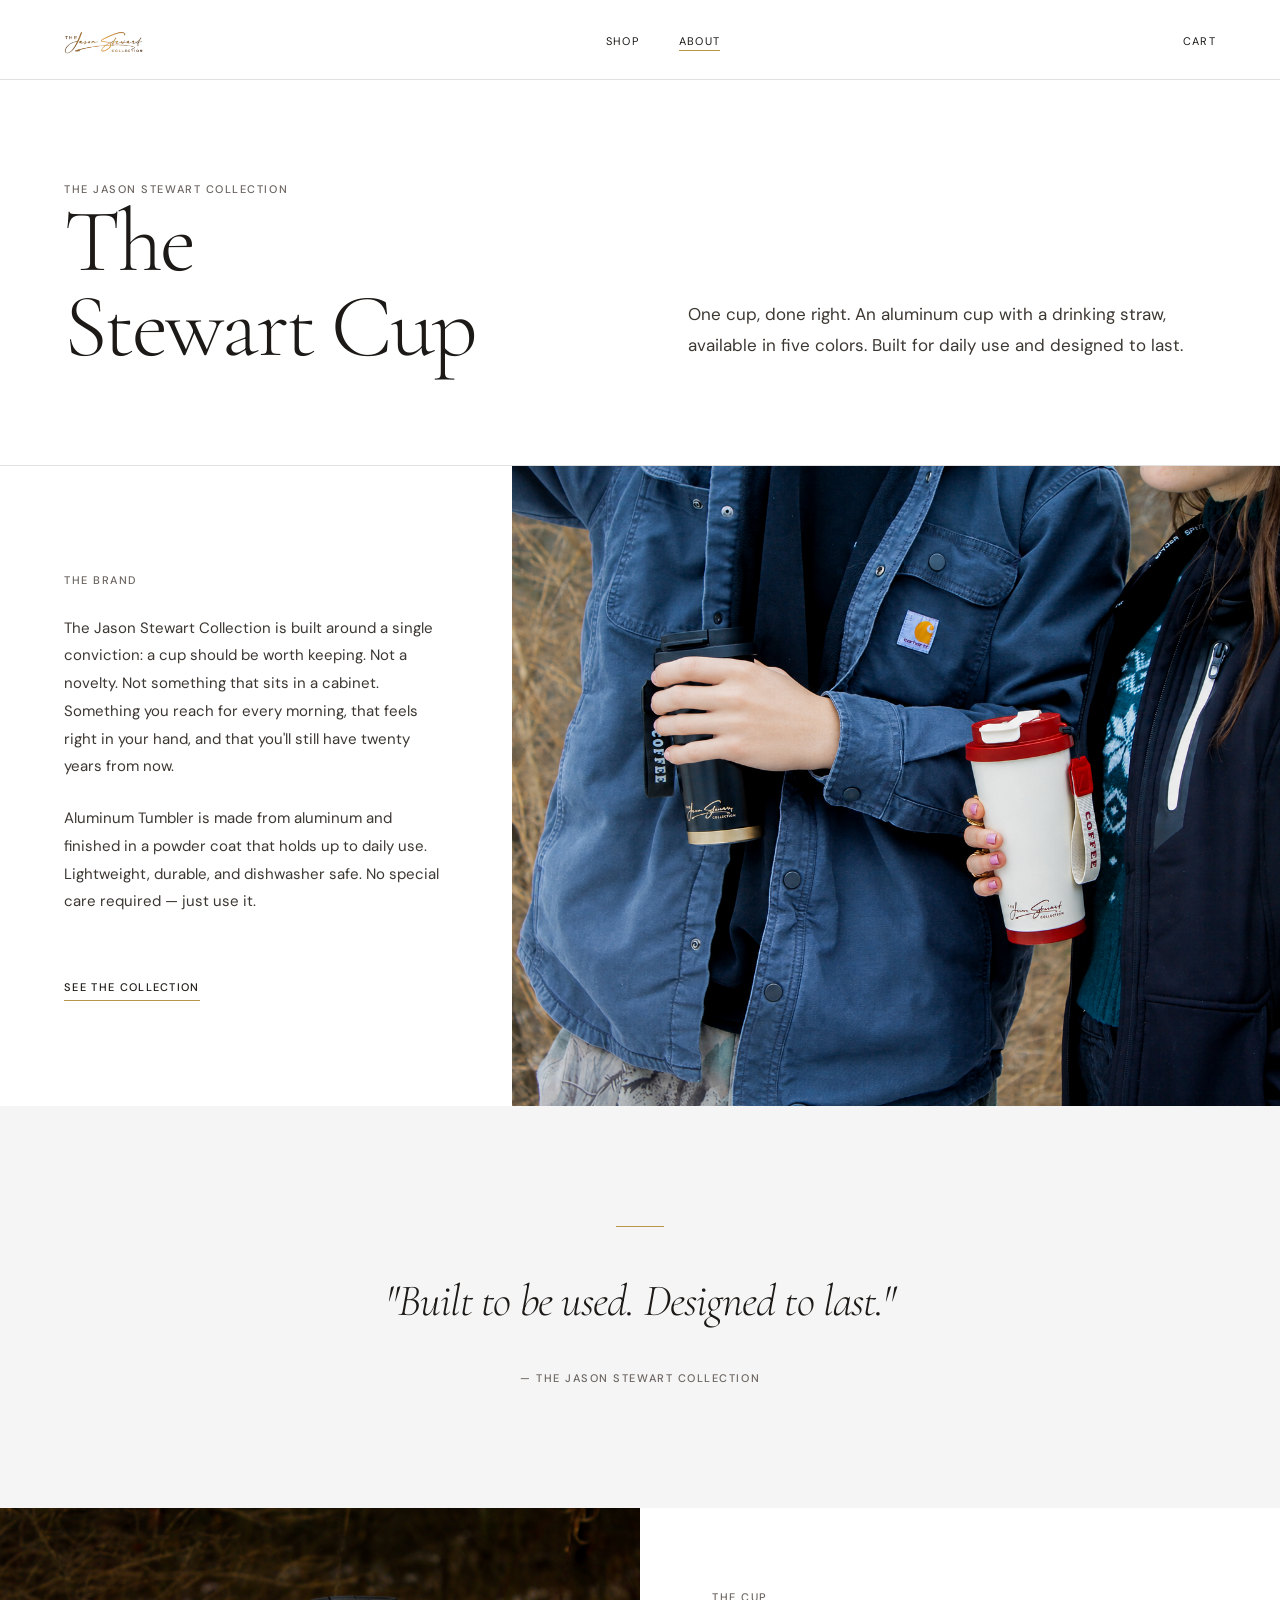
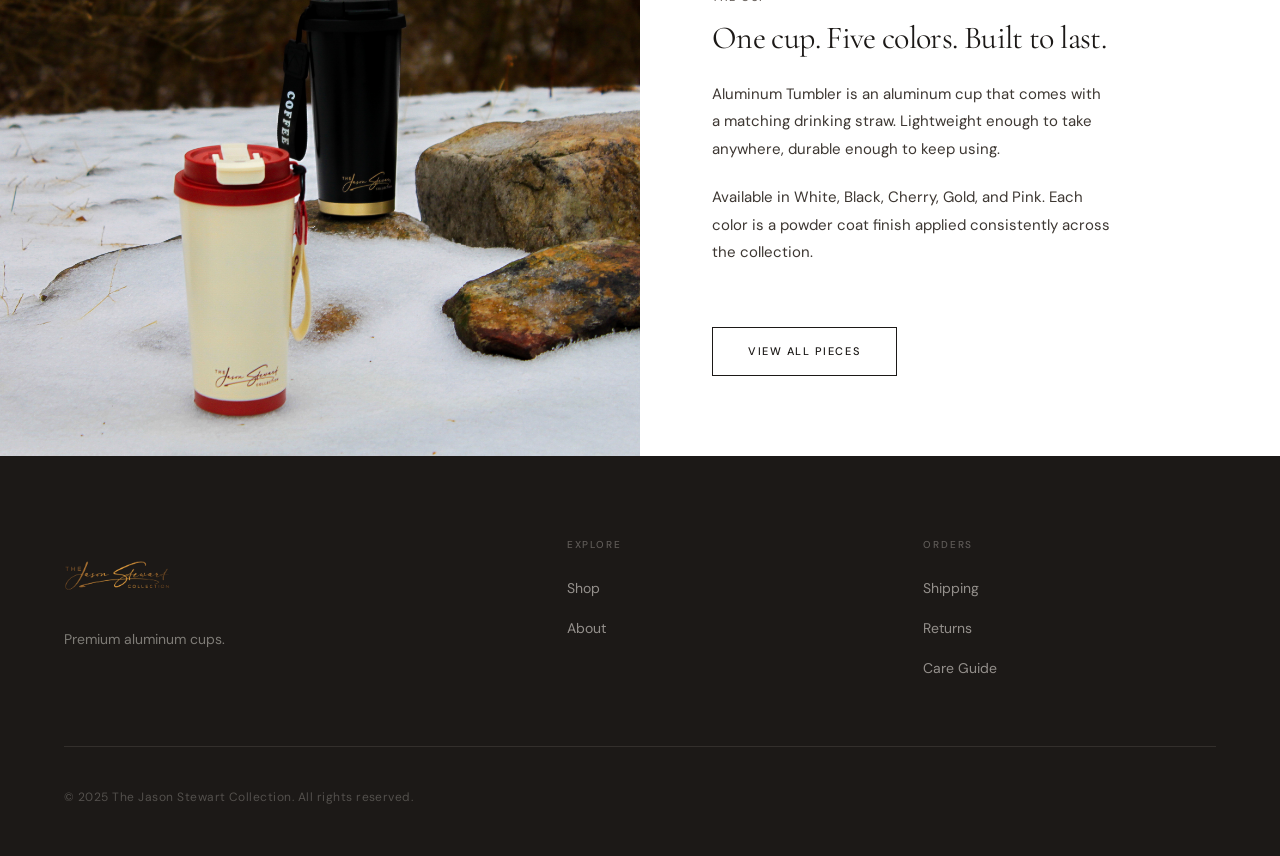
==== about.html @ 77096b74 "Initial commit: Jason Stewart Collection website" ====
<!DOCTYPE html>
<html lang="en">
<head>
  <meta charset="UTF-8" />
  <meta name="viewport" content="width=device-width, initial-scale=1.0" />
  <title>The Story — The Jason Stewart Collection</title>
  <meta name="description" content="The Jason Stewart Collection — an aluminum cup with a drinking straw, available in five colors." />
  <link rel="preconnect" href="https://fonts.googleapis.com" />
  <link rel="preconnect" href="https://fonts.gstatic.com" crossorigin />
  <link rel="stylesheet" href="styles.css" />
  <style>
    /* ── About hero ────────────────────────────────────────── */
    .about-hero {
      padding-top: calc(var(--nav-h) + 100px);
      padding-bottom: 96px;
      padding-left: 64px;
      padding-right: 64px;
      display: grid;
      grid-template-columns: 1fr 1fr;
      gap: 96px;
      align-items: end;
      border-bottom: 1px solid var(--stone);
    }
    .about-hero-headline {
      font-family: var(--f-display);
      font-size: clamp(3.5rem, 7vw, 6.5rem);
      font-weight: 300;
      letter-spacing: -0.03em;
      line-height: 0.95;
      color: var(--charcoal);
    }
    .about-hero-intro {
      font-size: 1.0625rem;
      color: var(--charcoal-mid);
      line-height: 1.85;
      padding-bottom: 8px;
    }

    /* ── Portrait section ──────────────────────────────────── */
    .portrait-section {
      display: grid;
      grid-template-columns: 40fr 60fr;
      min-height: 640px;
    }
    .portrait-text {
      padding: 80px 64px;
      display: flex;
      flex-direction: column;
      justify-content: center;
      background: var(--ivory);
    }
    .portrait-body {
      font-size: 0.9375rem;
      color: var(--charcoal-mid);
      line-height: 1.85;
      margin-bottom: 24px;
      max-width: 380px;
    }
    .portrait-image {
      overflow: hidden;
      background: var(--stone);
    }
    .portrait-image img {
      width: 100%; height: 100%;
      object-fit: cover;
      transition: transform 1.4s var(--ease-out);
    }
    .portrait-image:hover img { transform: scale(1.03); }

    /* ── Pull quote ────────────────────────────────────────── */
    .pull-quote-section {
      padding: 120px 64px;
      background: var(--ivory-warm);
      display: flex;
      flex-direction: column;
      align-items: center;
      text-align: center;
    }
    .pull-quote {
      font-family: var(--f-display);
      font-size: clamp(1.75rem, 3.5vw, 3rem);
      font-weight: 300;
      font-style: italic;
      letter-spacing: -0.02em;
      line-height: 1.2;
      color: var(--charcoal);
      max-width: 840px;
    }
    .pull-quote-attr {
      font-size: 0.6875rem;
      font-weight: 500;
      letter-spacing: 0.14em;
      text-transform: uppercase;
      color: var(--charcoal-muted);
      margin-top: 40px;
    }

    /* ── Story body ────────────────────────────────────────── */
    .story-body-section {
      display: grid;
      grid-template-columns: 1fr 1fr;
      gap: 0;
    }
    .story-body-image {
      overflow: hidden;
      background: var(--ivory-warm);
    }
    .story-body-image img {
      width: 100%; height: 100%;
      object-fit: cover;
      transition: transform 1.2s var(--ease-out);
    }
    .story-body-image:hover img { transform: scale(1.04); }
    .story-body-text {
      padding: 80px 72px;
      display: flex;
      flex-direction: column;
      justify-content: center;
      background: var(--ivory);
    }
    .story-body-heading {
      font-family: var(--f-display);
      font-size: clamp(1.5rem, 2.5vw, 2rem);
      font-weight: 400;
      letter-spacing: -0.02em;
      line-height: 1.15;
      color: var(--charcoal);
      margin: 12px 0 24px;
    }
    .story-body-para {
      font-size: 0.9375rem;
      color: var(--charcoal-mid);
      line-height: 1.85;
      margin-bottom: 20px;
      max-width: 400px;
    }

    /* ── Process (craft) ───────────────────────────────────── */
    .craft-section {
      padding: 120px 64px;
      background: var(--charcoal);
      color: var(--ivory);
    }
    .craft-intro {
      display: grid;
      grid-template-columns: 1fr 1fr;
      gap: 64px;
      margin-bottom: 96px;
      align-items: start;
    }
    .craft-intro-headline {
      font-family: var(--f-display);
      font-size: clamp(2.5rem, 5vw, 4.5rem);
      font-weight: 300;
      font-style: italic;
      letter-spacing: -0.03em;
      line-height: 1.0;
      color: var(--ivory);
      margin-top: 16px;
    }
    .craft-intro-body {
      padding-top: 16px;
      font-size: 0.9375rem;
      color: rgba(247,243,236,0.55);
      line-height: 1.85;
    }

    .process-images {
      display: grid;
      grid-template-columns: repeat(3, 1fr);
      gap: 2px;
      margin-bottom: 80px;
    }
    .process-img-wrap {
      position: relative;
      overflow: hidden;
      background: var(--charcoal-mid);
      aspect-ratio: 3/4;
    }
    .process-img-wrap img {
      width: 100%; height: 100%;
      object-fit: cover;
      transition: transform 800ms var(--ease-out);
    }
    .process-img-wrap:hover img { transform: scale(1.05); }
    .process-step-label {
      position: absolute;
      bottom: 20px;
      left: 20px;
      right: 20px;
    }
    .process-step-num {
      font-family: var(--f-display);
      font-size: 3rem;
      font-weight: 300;
      color: rgba(247,243,236,0.15);
      line-height: 1;
      margin-bottom: 8px;
    }
    .process-step-name {
      font-family: var(--f-display);
      font-size: 1.125rem;
      font-weight: 400;
      color: rgba(247,243,236,0.85);
    }
    .process-step-desc {
      font-size: 0.8rem;
      color: rgba(247,243,236,0.45);
      line-height: 1.6;
      margin-top: 6px;
    }

    /* ── Studio note ───────────────────────────────────────── */
    .studio-note {
      border-top: 1px solid rgba(213,206,197,0.15);
      padding-top: 64px;
      display: grid;
      grid-template-columns: 1fr 1fr;
      gap: 64px;
      align-items: center;
    }
    .studio-note-text {
      font-size: 0.9375rem;
      color: rgba(247,243,236,0.5);
      line-height: 1.85;
    }

    /* ── Commission section ────────────────────────────────── */
    .commission {
      padding: 120px 64px;
      text-align: center;
      border-top: 1px solid var(--stone);
    }
    .commission-headline {
      font-family: var(--f-display);
      font-size: clamp(2rem, 4vw, 3.5rem);
      font-weight: 300;
      letter-spacing: -0.025em;
      line-height: 1.1;
      color: var(--charcoal);
      margin: 16px 0 24px;
    }
    .commission-body {
      font-size: 0.9375rem;
      color: var(--charcoal-muted);
      line-height: 1.8;
      max-width: 480px;
      margin: 0 auto 48px;
    }

    /* ── Mobile ────────────────────────────────────────────── */
    @media (max-width: 900px) {
      .about-hero {
        grid-template-columns: 1fr;
        padding: calc(var(--nav-h) + 56px) 24px 64px;
        gap: 32px;
      }
      .portrait-section {
        grid-template-columns: 1fr;
      }
      .portrait-image { min-height: 400px; order: -1; }
      .portrait-text { padding: 56px 24px; }
      .portrait-body { max-width: none; }
      .pull-quote-section { padding: 80px 24px; }
      .story-body-section { grid-template-columns: 1fr; }
      .story-body-image { min-height: 360px; }
      .story-body-text { padding: 48px 24px; }
      .story-body-para { max-width: none; }
      .craft-section { padding: 80px 24px; }
      .craft-intro { grid-template-columns: 1fr; gap: 24px; margin-bottom: 56px; }
      .process-images { grid-template-columns: 1fr; gap: 2px; }
      .studio-note { grid-template-columns: 1fr; gap: 32px; }
      .commission { padding: 80px 24px; }
    }
  </style>
</head>
<body>

  <!-- ─── Cart Drawer ──────────────────────────────────────── -->
  <div class="cart-overlay" id="cart-overlay" aria-hidden="true">
    <aside class="cart-drawer" id="cart-drawer" role="dialog" aria-label="Shopping cart" aria-modal="true">
      <div class="cart-header">
        <h2 class="cart-title f-display">Your Cart</h2>
        <button class="cart-close" id="cart-close" aria-label="Close cart">
          <svg width="20" height="20" viewBox="0 0 24 24" fill="none" stroke="currentColor" stroke-width="1.5" stroke-linecap="round">
            <path d="M18 6L6 18M6 6l12 12"/>
          </svg>
        </button>
      </div>
      <div class="cart-body" id="cart-body">
        <div class="cart-empty">
          <p class="cart-empty-text">Your cart is empty.</p>
          <a href="shop.html" class="btn btn-text">Explore the Collection</a>
        </div>
      </div>
      <div class="cart-footer">
        <div class="cart-subtotal">
          <span class="cart-subtotal-label">Subtotal</span>
          <span class="cart-subtotal-amount f-display" id="cart-total">—</span>
        </div>
        <p class="cart-note">Complimentary shipping on all orders. Gift packaging available at checkout.</p>
        <a href="https://buy.stripe.com/aFaaEY8PUaJQ2iH4QOgYU00" id="checkout-link" class="btn btn-fill" style="width:100%; justify-content:center; text-decoration:none;">Proceed to Checkout</a>
      </div>
    </aside>
  </div>

  <!-- ─── Navigation ──────────────────────────────────────── -->
  <nav class="site-nav is-ivory" id="site-nav" aria-label="Main navigation">
    <a href="index.html" class="nav-logo" aria-label="The Jason Stewart Collection — Home">
      <img src="black-cropped.png" alt="The Jason Stewart Collection" style="height:54px; width:auto; display:block;" />
    </a>
    <ul class="nav-links" role="list">
      <li><a href="shop.html"  class="nav-link">Shop</a></li>
      <li><a href="about.html" class="nav-link active">About</a></li>
    </ul>
    <div class="nav-actions">
      <div class="nav-cart-wrap">
        <a href="#" class="nav-link" id="cart-toggle" aria-label="Open cart">Cart</a>
        <span class="cart-badge" id="cart-badge" style="display:none;" aria-live="polite">0</span>
      </div>
    </div>
  </nav>

  <main>

    <!-- ─── About Hero ───────────────────────────────────────── -->
    <header class="about-hero">
      <div>
        <p class="label-caps reveal">The Jason Stewart Collection</p>
        <h1 class="about-hero-headline reveal reveal-delay-1">The<br>Stewart Cup</h1>
      </div>
      <p class="about-hero-intro reveal reveal-delay-2">
        One cup, done right. An aluminum cup with a drinking straw, available in five colors. Built for daily use and designed to last.
      </p>
    </header>

    <!-- ─── Portrait + First Story ───────────────────────────── -->
    <div class="portrait-section">
      <div class="portrait-text reveal">
        <p class="label-caps">The Brand</p>
        <p class="portrait-body" style="margin-top:24px;">
          The Jason Stewart Collection is built around a single conviction: a cup should be worth keeping. Not a novelty. Not something that sits in a cabinet. Something you reach for every morning, that feels right in your hand, and that you'll still have twenty years from now.
        </p>
        <p class="portrait-body">
          Aluminum Tumbler is made from aluminum and finished in a powder coat that holds up to daily use. Lightweight, durable, and dishwasher safe. No special care required — just use it.
        </p>
        <div style="margin-top:32px;">
          <a href="shop.html" class="btn btn-text">See the collection</a>
        </div>
      </div>
      <div class="portrait-image reveal reveal-delay-1">
        <img
          src="cleanhand.png"
          alt="Aluminum Tumbler being shared"
          width="900" height="800"
          loading="lazy"
        />
      </div>
    </div>

    <!-- ─── Pull Quote ────────────────────────────────────────── -->
    <blockquote class="pull-quote-section reveal">
      <span class="rule rule-short rule-champagne" style="display:block;margin:0 auto 48px;" aria-hidden="true"></span>
      <p class="pull-quote">
        "Built to be used. Designed to last."
      </p>
      <p class="pull-quote-attr" aria-label="— The Jason Stewart Collection">— The Jason Stewart Collection</p>
    </blockquote>

    <!-- ─── Second Story Panel ───────────────────────────────── -->
    <div class="story-body-section">
      <div class="story-body-image reveal">
        <img
          src="ontherocks.JPG"
          alt="Aluminum Tumbler — on the rocks"
          width="800" height="900"
          loading="lazy"
        />
      </div>
      <div class="story-body-text reveal reveal-delay-1">
        <p class="label-caps">The Cup</p>
        <h2 class="story-body-heading">One cup. Five colors. Built to last.</h2>
        <p class="story-body-para">
          Aluminum Tumbler is an aluminum cup that comes with a matching drinking straw. Lightweight enough to take anywhere, durable enough to keep using.
        </p>
        <p class="story-body-para">
          Available in White, Black, Cherry, Gold, and Pink. Each color is a powder coat finish applied consistently across the collection.
        </p>
        <div style="margin-top:40px;">
          <a href="shop.html" class="btn btn-outline">View all pieces</a>
        </div>
      </div>
    </div>


  </main>

  <!-- ─── Footer ───────────────────────────────────────────── -->
  <footer class="site-footer" aria-label="Site footer">
    <div class="footer-grid" style="grid-template-columns:1.5fr 1fr 1fr;">
      <div>
        <img src="black-cropped.png" alt="The Jason Stewart Collection" style="height:72px; width:auto; display:block; margin-bottom:12px;" />
        <p class="footer-tagline">Premium aluminum cups.</p>
      </div>
      <div>
        <span class="footer-col-title">Explore</span>
        <ul class="footer-links">
          <li><a href="shop.html"  class="footer-link">Shop</a></li>
          <li><a href="about.html" class="footer-link">About</a></li>
        </ul>
      </div>
      <div>
        <span class="footer-col-title">Orders</span>
        <ul class="footer-links">
          <li><a href="shipping.html" class="footer-link">Shipping</a></li>
          <li><a href="returns.html"  class="footer-link">Returns</a></li>
          <li><a href="care-guide.html" class="footer-link">Care Guide</a></li>
        </ul>
      </div>
    </div>
    <div class="footer-bottom">
      <p class="footer-copy">&copy; 2025 The Jason Stewart Collection. All rights reserved.</p>
    </div>
  </footer>

  <script src="script.js"></script>
</body>
</html>
---- styles.css ----
/* ============================================================
   The Jason Stewart Collection — Shared Styles
   ============================================================ */

@import url('https://fonts.googleapis.com/css2?family=Cormorant+Garamond:ital,wght@0,300;0,400;0,500;0,600;1,300;1,400;1,500;1,600&family=DM+Sans:opsz,wght@9..40,300;9..40,400;9..40,500&display=swap');

/* ─── Reset ─────────────────────────────────────────────────── */
*, *::before, *::after { box-sizing: border-box; margin: 0; padding: 0; }
img, video { display: block; max-width: 100%; }
button { cursor: pointer; border: none; background: none; font: inherit; }
a { color: inherit; text-decoration: none; }
ul, ol { list-style: none; }

/* ─── Tokens ─────────────────────────────────────────────────── */
:root {
  --charcoal:        #1C1917;
  --charcoal-mid:    #3D3732;
  --charcoal-muted:  #6B6460;
  --ivory:           #FFFFFF;
  --ivory-warm:      #F5F5F5;
  --stone:           #E0E0E0;
  --stone-dark:      #C8C8C8;
  --champagne:       #B8974A;
  --champagne-light: #D4B87A;

  --f-display: 'Cormorant Garamond', Georgia, serif;
  --f-sans:    'DM Sans', system-ui, sans-serif;

  --ease:     cubic-bezier(0.4, 0, 0.2, 1);
  --ease-out: cubic-bezier(0.16, 1, 0.3, 1);

  --nav-h: 80px;
}

/* ─── Base ───────────────────────────────────────────────────── */
html { scroll-behavior: smooth; }
body {
  font-family: var(--f-sans);
  font-size: 16px;
  line-height: 1.75;
  color: var(--charcoal);
  background: var(--ivory);
  -webkit-font-smoothing: antialiased;
  -moz-osx-font-smoothing: grayscale;
  overflow-x: hidden;
}

/* ─── Typography ─────────────────────────────────────────────── */
.f-display { font-family: var(--f-display); }

.label-caps {
  font-size: 0.6875rem;
  font-weight: 500;
  letter-spacing: 0.14em;
  text-transform: uppercase;
  color: var(--charcoal-muted);
}
.label-accent {
  font-size: 0.6875rem;
  font-weight: 500;
  letter-spacing: 0.14em;
  text-transform: uppercase;
  color: var(--champagne);
}

/* ─── Navigation ─────────────────────────────────────────────── */
.site-nav {
  position: fixed;
  top: 0; left: 0; right: 0;
  height: var(--nav-h);
  z-index: 90;
  display: flex;
  align-items: center;
  justify-content: space-between;
  padding: 0 64px;
  transition: background-color 500ms var(--ease),
              border-color 500ms var(--ease);
  border-bottom: 1px solid transparent;
}
.site-nav.is-ivory {
  background: var(--ivory);
  border-color: var(--stone);
}
.site-nav.is-dark { color: var(--ivory); }
.site-nav.is-dark .nav-logo-sub { color: rgba(247,243,236,0.4); }

.nav-logo {
  display: flex;
  flex-direction: column;
  line-height: 1;
}
.nav-logo-name {
  font-family: var(--f-display);
  font-size: 1rem;
  font-weight: 400;
  letter-spacing: 0.1em;
  text-transform: uppercase;
}
.nav-logo-sub {
  font-size: 0.5625rem;
  font-weight: 500;
  letter-spacing: 0.2em;
  text-transform: uppercase;
  color: var(--charcoal-muted);
  margin-top: 4px;
}

.nav-links {
  display: flex;
  gap: 40px;
}
.nav-link {
  font-size: 0.6875rem;
  font-weight: 400;
  letter-spacing: 0.12em;
  text-transform: uppercase;
  border-bottom: 1px solid transparent;
  padding-bottom: 2px;
  transition: border-color 300ms var(--ease), opacity 300ms var(--ease);
}
.nav-link:hover { border-color: var(--champagne); }
.nav-link.active { border-color: var(--champagne); }
.nav-link:focus-visible {
  outline: 2px solid var(--champagne);
  outline-offset: 4px;
  border-radius: 1px;
}

.nav-actions { display: flex; gap: 28px; align-items: center; }
.nav-logo img { display: block; }
.nav-cart-wrap { position: relative; }
.cart-badge {
  position: absolute;
  top: -7px; right: -14px;
  width: 15px; height: 15px;
  background: var(--champagne);
  color: var(--ivory);
  font-size: 0.5rem;
  font-weight: 500;
  border-radius: 50%;
  display: flex;
  align-items: center;
  justify-content: center;
  letter-spacing: 0;
}

/* ─── Buttons ────────────────────────────────────────────────── */
.btn {
  display: inline-flex;
  align-items: center;
  gap: 8px;
  font-family: var(--f-sans);
  font-size: 0.6875rem;
  font-weight: 500;
  letter-spacing: 0.14em;
  text-transform: uppercase;
  cursor: pointer;
  transition: background-color 400ms var(--ease),
              color 400ms var(--ease),
              opacity 400ms var(--ease),
              border-color 400ms var(--ease);
}
.btn:focus-visible {
  outline: 2px solid var(--champagne);
  outline-offset: 3px;
  border-radius: 1px;
}

.btn-fill {
  background: var(--charcoal);
  color: var(--ivory);
  padding: 15px 36px;
  border: 1px solid var(--charcoal);
}
.btn-fill:hover { background: var(--charcoal-mid); border-color: var(--charcoal-mid); }
.btn-fill:active { opacity: 0.75; }

.btn-outline {
  background: transparent;
  color: var(--charcoal);
  padding: 14px 35px;
  border: 1px solid var(--charcoal);
}
.btn-outline:hover { background: var(--charcoal); color: var(--ivory); }

.btn-outline-light {
  color: var(--ivory);
  border-color: rgba(247,243,236,0.45);
}
.btn-outline-light:hover {
  background: var(--ivory);
  color: var(--charcoal);
  border-color: var(--ivory);
}

.btn-text {
  background: transparent;
  color: var(--charcoal);
  padding: 0 0 3px;
  border: none;
  border-bottom: 1px solid var(--champagne);
  border-radius: 0;
  letter-spacing: 0.12em;
}
.btn-text:hover { opacity: 0.5; }

.btn-text-light {
  color: var(--ivory);
  border-color: rgba(212,184,122,0.55);
}

/* ─── Rules ──────────────────────────────────────────────────── */
.rule { width: 100%; height: 1px; background: var(--stone); border: none; display: block; }
.rule-champagne { background: var(--champagne); }
.rule-short { width: 48px; }

/* ─── Section Helpers ────────────────────────────────────────── */
.section       { padding: 120px 64px; }
.section-sm    { padding: 80px 64px; }
.section-dark  { background: var(--charcoal); color: var(--ivory); }
.section-warm  { background: var(--ivory-warm); }

/* ─── Product Card ───────────────────────────────────────────── */
.product-card {
  display: block;
  text-decoration: none;
  color: inherit;
}
.card-image {
  position: relative;
  overflow: hidden;
  background: #FFFFFF;
  aspect-ratio: 3 / 4;
}
.card-image img {
  width: 100%; height: 100%;
  object-fit: contain;
  transition: transform 700ms var(--ease-out), opacity 300ms var(--ease);
}
.card-image .card-img-alt {
  position: absolute;
  inset: 0;
  opacity: 0;
  transition: opacity 500ms var(--ease);
}
.card-image .card-img-alt img {
  transition: none;
  transform: none;
}
.product-card:hover .card-image img:first-child { transform: scale(1.04); }
.product-card:hover .card-img-alt { opacity: 1; }
.product-card:focus-visible { outline: 2px solid var(--champagne); outline-offset: 4px; }

.card-info      { padding-top: 20px; }
.card-label     { margin-bottom: 8px; }
.card-name {
  font-family: var(--f-display);
  font-size: 1.25rem;
  font-weight: 400;
  letter-spacing: -0.01em;
  line-height: 1.2;
  color: var(--charcoal);
  margin-bottom: 6px;
}
.card-material { font-size: 0.875rem; color: var(--charcoal-muted); }
.card-price    { font-size: 1rem; font-weight: 400; color: var(--charcoal); margin-top: 12px; }

/* ─── Product Grid ───────────────────────────────────────────── */
.product-grid {
  display: grid;
  grid-template-columns: repeat(3, 1fr);
  gap: 40px 28px;
}

/* ─── Cart Drawer ────────────────────────────────────────────── */
.cart-overlay {
  position: fixed;
  inset: 0;
  background: rgba(28,25,23,0.4);
  z-index: 200;
  opacity: 0;
  pointer-events: none;
  transition: opacity 400ms var(--ease);
}
.cart-overlay.open { opacity: 1; pointer-events: all; }

.cart-drawer {
  position: fixed;
  top: 0; right: 0; bottom: 0;
  width: 420px;
  background: var(--ivory);
  border-left: 1px solid var(--stone);
  z-index: 201;
  transform: translateX(100%);
  transition: transform 450ms var(--ease-out);
  display: flex;
  flex-direction: column;
}
.cart-drawer.open { transform: translateX(0); }

.cart-header {
  display: flex;
  align-items: center;
  justify-content: space-between;
  padding: 32px 40px 24px;
  border-bottom: 1px solid var(--stone);
  flex-shrink: 0;
}
.cart-title {
  font-family: var(--f-display);
  font-size: 1.5rem;
  font-weight: 400;
  letter-spacing: -0.01em;
}
.cart-close {
  display: flex;
  align-items: center;
  justify-content: center;
  color: var(--charcoal-muted);
  transition: color 300ms var(--ease);
  padding: 4px;
}
.cart-close:hover { color: var(--charcoal); }
.cart-close:focus-visible { outline: 2px solid var(--champagne); outline-offset: 3px; border-radius: 1px; }

.cart-body {
  flex: 1;
  overflow-y: auto;
  padding: 32px 40px;
}
.cart-empty { text-align: center; padding: 56px 0; }
.cart-empty-text {
  font-family: var(--f-display);
  font-size: 1.25rem;
  font-weight: 300;
  font-style: italic;
  color: var(--charcoal-muted);
  margin-bottom: 24px;
  line-height: 1.4;
}

.cart-item {
  display: grid;
  grid-template-columns: 76px 1fr;
  gap: 16px;
  padding: 24px 0;
  border-bottom: 1px solid var(--stone);
}
.cart-item-image {
  background: var(--ivory-warm);
  overflow: hidden;
  aspect-ratio: 3 / 4;
}
.cart-item-image img { width: 100%; height: 100%; object-fit: cover; }
.cart-item-details { display: flex; flex-direction: column; justify-content: center; }
.cart-item-name {
  font-family: var(--f-display);
  font-size: 1.125rem;
  font-weight: 400;
  color: var(--charcoal);
  line-height: 1.2;
  margin-bottom: 4px;
}
.cart-item-meta { font-size: 0.8125rem; color: var(--charcoal-muted); }
.cart-item-price { font-size: 0.9375rem; color: var(--charcoal); margin-top: 8px; }

.cart-footer {
  padding: 28px 40px 40px;
  border-top: 1px solid var(--stone);
  flex-shrink: 0;
}
.cart-subtotal {
  display: flex;
  justify-content: space-between;
  align-items: baseline;
  margin-bottom: 8px;
}
.cart-subtotal-label {
  font-size: 0.6875rem;
  font-weight: 500;
  letter-spacing: 0.12em;
  text-transform: uppercase;
  color: var(--charcoal-muted);
}
.cart-subtotal-amount {
  font-family: var(--f-display);
  font-size: 1.5rem;
  font-weight: 400;
}
.cart-note {
  font-size: 0.8125rem;
  color: var(--charcoal-muted);
  line-height: 1.65;
  margin-bottom: 24px;
}

/* ─── Site Footer ────────────────────────────────────────────── */
.site-footer {
  background: var(--charcoal);
  padding: 80px 64px 48px;
}
.footer-grid {
  display: grid;
  grid-template-columns: 1.4fr 1fr 1fr 1fr;
  gap: 64px;
  padding-bottom: 64px;
  border-bottom: 1px solid rgba(213,206,197,0.12);
  margin-bottom: 40px;
}
.footer-logo-name {
  font-family: var(--f-display);
  font-size: 1rem;
  font-weight: 400;
  letter-spacing: 0.1em;
  text-transform: uppercase;
  color: var(--ivory);
}
.footer-logo-sub {
  font-size: 0.5625rem;
  font-weight: 500;
  letter-spacing: 0.2em;
  text-transform: uppercase;
  color: rgba(247,243,236,0.3);
  display: block;
  margin-top: 4px;
}
.footer-tagline {
  font-size: 0.875rem;
  color: rgba(247,243,236,0.45);
  line-height: 1.7;
  margin-top: 20px;
  max-width: 200px;
}
.footer-col-title {
  font-size: 0.625rem;
  font-weight: 500;
  letter-spacing: 0.18em;
  text-transform: uppercase;
  color: rgba(247,243,236,0.3);
  margin-bottom: 20px;
  display: block;
}
.footer-links { display: flex; flex-direction: column; gap: 12px; }
.footer-link {
  font-size: 0.875rem;
  color: rgba(247,243,236,0.55);
  transition: color 300ms var(--ease);
}
.footer-link:hover { color: var(--ivory); }
.footer-bottom {
  display: flex;
  justify-content: space-between;
  align-items: center;
}
.footer-copy {
  font-size: 0.75rem;
  color: rgba(247,243,236,0.25);
  letter-spacing: 0.04em;
}

/* ─── Scroll Reveal ──────────────────────────────────────────── */
.reveal {
  opacity: 0;
  transform: translateY(32px);
  transition: opacity 900ms var(--ease-out), transform 900ms var(--ease-out);
}
.reveal.visible { opacity: 1; transform: none; }
.reveal-delay-1 { transition-delay: 100ms; }
.reveal-delay-2 { transition-delay: 200ms; }
.reveal-delay-3 { transition-delay: 320ms; }
.reveal-delay-4 { transition-delay: 440ms; }

/* ─── Page Header (Shop, About) ──────────────────────────────── */
.page-hero {
  padding-top: calc(var(--nav-h) + 80px);
  padding-bottom: 80px;
  padding-left: 64px;
  padding-right: 64px;
  border-bottom: 1px solid var(--stone);
}

/* ─── Mobile ─────────────────────────────────────────────────── */
@media (max-width: 1024px) {
  .product-grid { grid-template-columns: repeat(2, 1fr); }
  .footer-grid  { grid-template-columns: 1fr 1fr; gap: 48px; }
}
@media (max-width: 768px) {
  :root { --nav-h: 64px; }
  .site-nav   { padding: 0 24px; }
  .nav-links  { display: none; }
  .section    { padding: 80px 24px; }
  .section-sm { padding: 60px 24px; }
  .page-hero  { padding: calc(var(--nav-h) + 48px) 24px 60px; }
  .site-footer { padding: 64px 24px 40px; }
  .footer-grid { grid-template-columns: 1fr 1fr; gap: 40px; }
  .footer-bottom { flex-direction: column; gap: 16px; text-align: center; }
  .cart-drawer { width: 100%; }
  .product-grid { grid-template-columns: repeat(2, 1fr); gap: 24px 16px; }
}
@media (max-width: 480px) {
  .product-grid { grid-template-columns: 1fr; }
  .footer-grid  { grid-template-columns: 1fr; }
}
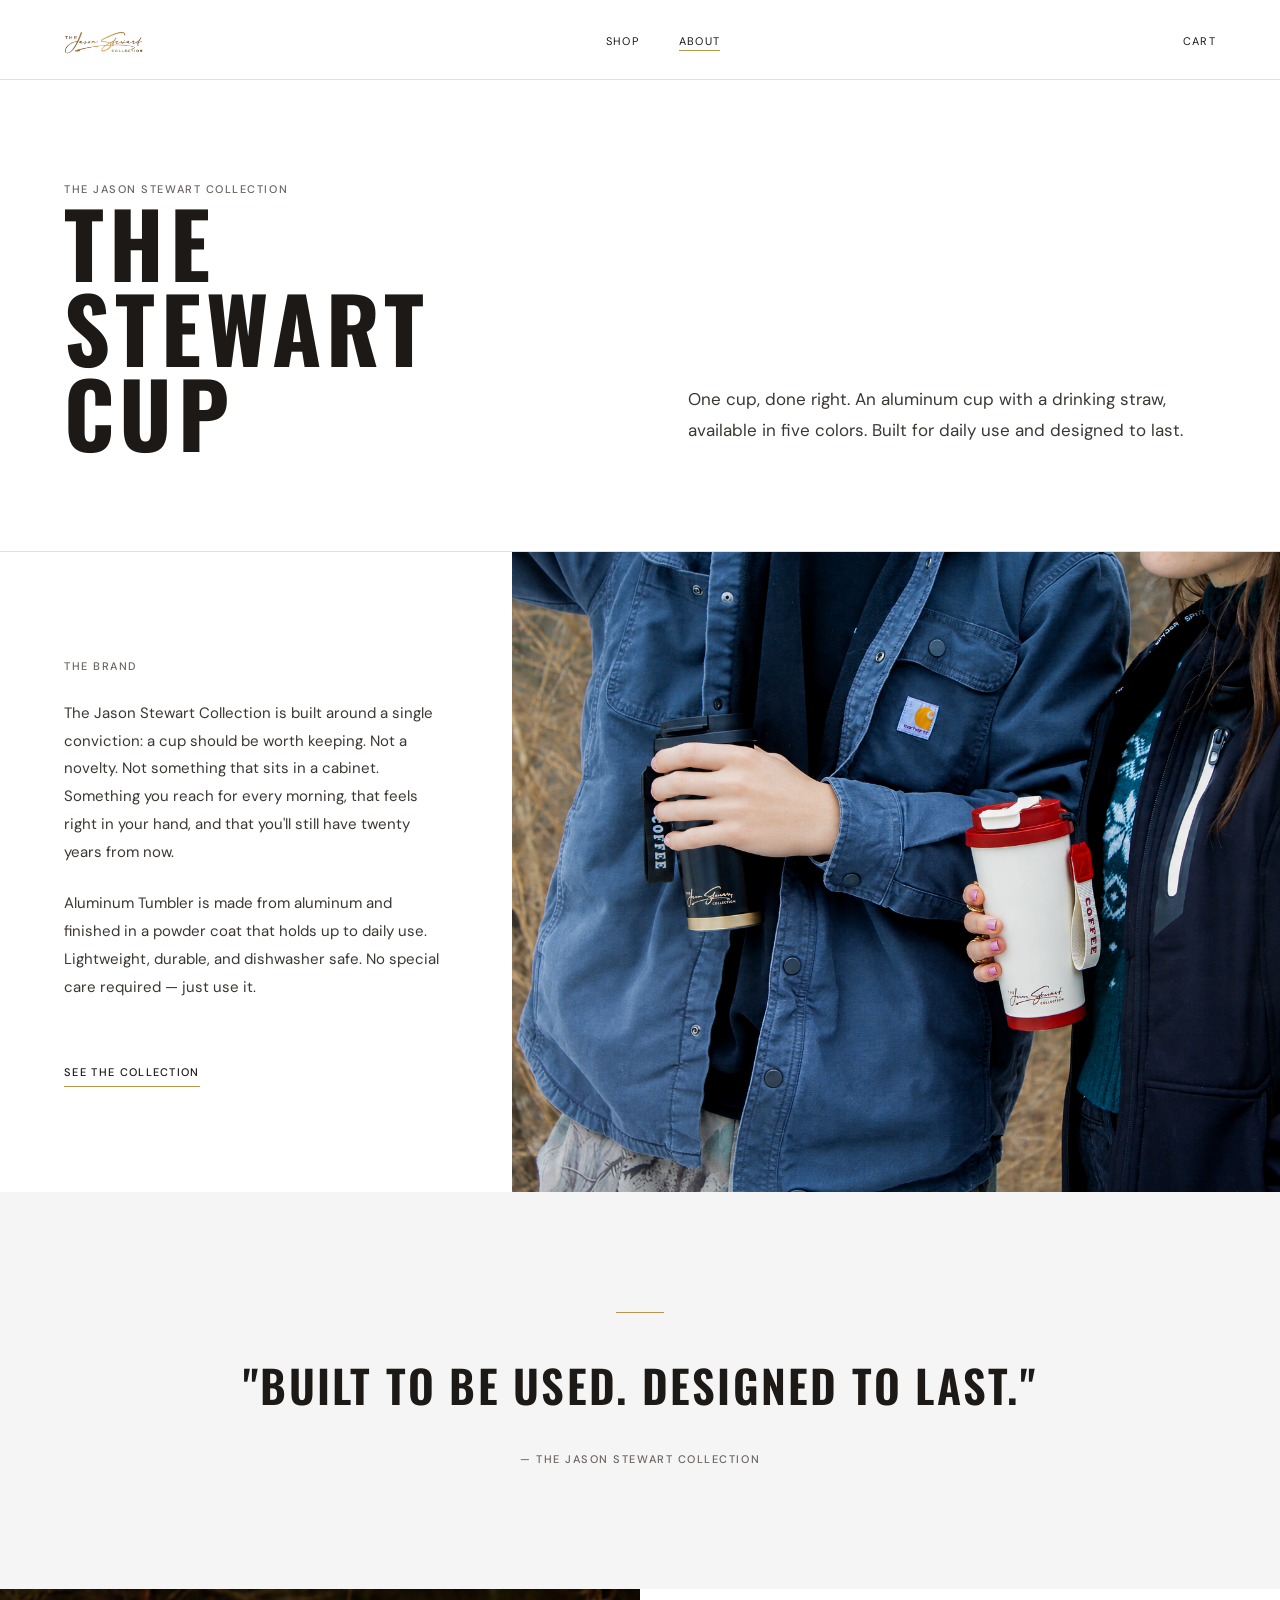
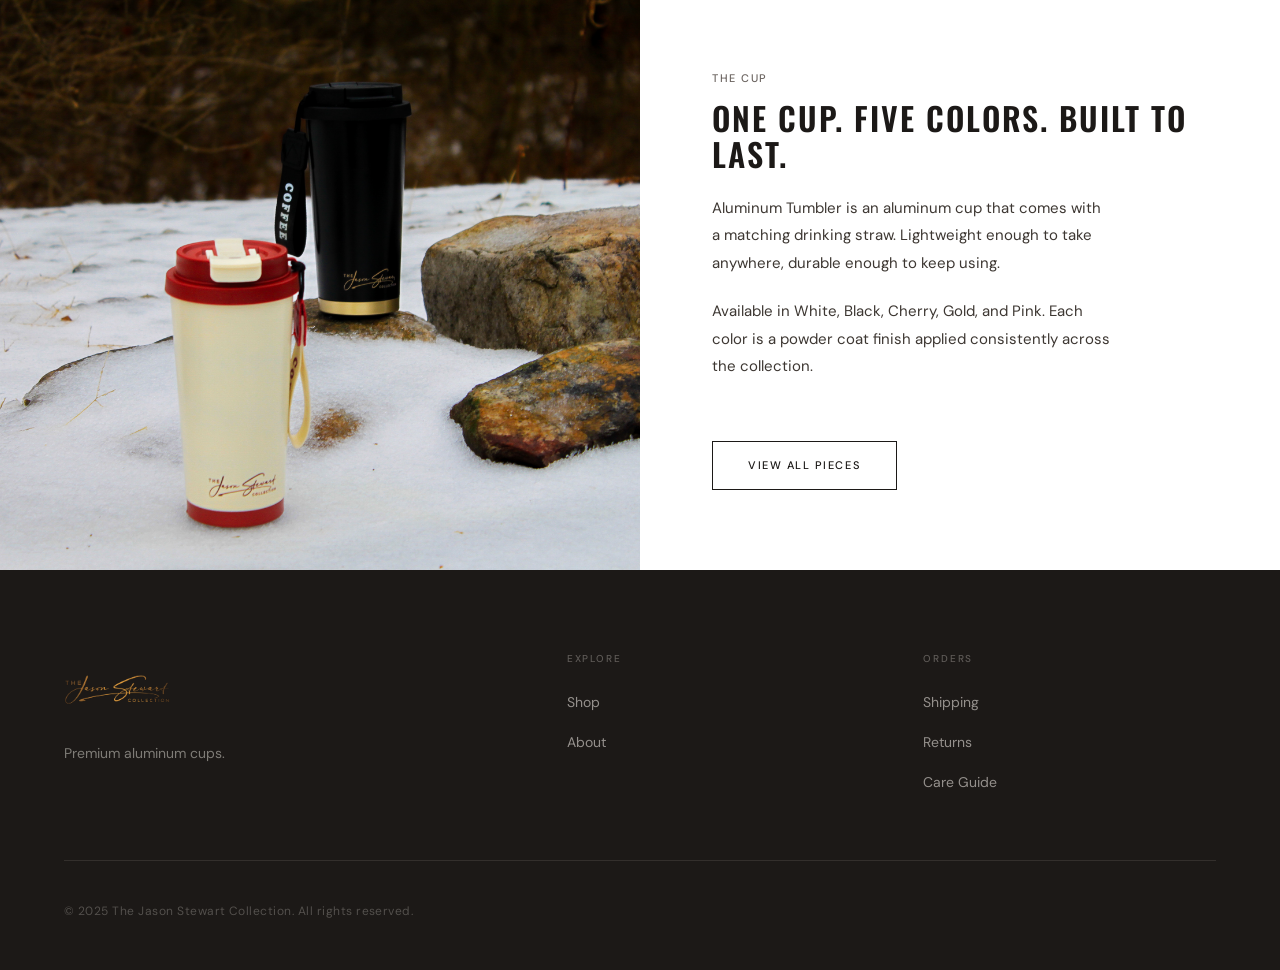
==== commit 9a720729: "Typography overhaul: blocky all-caps luxury headings Swap Cormorant Garamond for Oswald Bold across " ====
--- a/about.html
+++ b/about.html
@@ -24,8 +24,9 @@
     .about-hero-headline {
       font-family: var(--f-display);
       font-size: clamp(3.5rem, 7vw, 6.5rem);
-      font-weight: 300;
-      letter-spacing: -0.03em;
+      font-weight: 700;
+      letter-spacing: 0.06em;
+      text-transform: uppercase;
       line-height: 0.95;
       color: var(--charcoal);
     }
@@ -79,10 +80,10 @@
     .pull-quote {
       font-family: var(--f-display);
       font-size: clamp(1.75rem, 3.5vw, 3rem);
-      font-weight: 300;
-      font-style: italic;
-      letter-spacing: -0.02em;
-      line-height: 1.2;
+      font-weight: 600;
+      letter-spacing: 0.05em;
+      text-transform: uppercase;
+      line-height: 1.1;
       color: var(--charcoal);
       max-width: 840px;
     }
@@ -121,9 +122,10 @@
     .story-body-heading {
       font-family: var(--f-display);
       font-size: clamp(1.5rem, 2.5vw, 2rem);
-      font-weight: 400;
-      letter-spacing: -0.02em;
-      line-height: 1.15;
+      font-weight: 600;
+      letter-spacing: 0.06em;
+      text-transform: uppercase;
+      line-height: 1.1;
       color: var(--charcoal);
       margin: 12px 0 24px;
     }
@@ -151,10 +153,10 @@
     .craft-intro-headline {
       font-family: var(--f-display);
       font-size: clamp(2.5rem, 5vw, 4.5rem);
-      font-weight: 300;
-      font-style: italic;
-      letter-spacing: -0.03em;
-      line-height: 1.0;
+      font-weight: 700;
+      letter-spacing: 0.06em;
+      text-transform: uppercase;
+      line-height: 0.95;
       color: var(--ivory);
       margin-top: 16px;
     }
@@ -199,8 +201,10 @@
     }
     .process-step-name {
       font-family: var(--f-display);
-      font-size: 1.125rem;
-      font-weight: 400;
+      font-size: 1rem;
+      font-weight: 600;
+      letter-spacing: 0.07em;
+      text-transform: uppercase;
       color: rgba(247,243,236,0.85);
     }
     .process-step-desc {
@@ -234,8 +238,9 @@
     .commission-headline {
       font-family: var(--f-display);
       font-size: clamp(2rem, 4vw, 3.5rem);
-      font-weight: 300;
-      letter-spacing: -0.025em;
+      font-weight: 700;
+      letter-spacing: 0.06em;
+      text-transform: uppercase;
       line-height: 1.1;
       color: var(--charcoal);
       margin: 16px 0 24px;
--- a/styles.css
+++ b/styles.css
@@ -2,7 +2,7 @@
    The Jason Stewart Collection — Shared Styles
    ============================================================ */
 
-@import url('https://fonts.googleapis.com/css2?family=Cormorant+Garamond:ital,wght@0,300;0,400;0,500;0,600;1,300;1,400;1,500;1,600&family=DM+Sans:opsz,wght@9..40,300;9..40,400;9..40,500&display=swap');
+@import url('https://fonts.googleapis.com/css2?family=Oswald:wght@400;500;600;700&family=DM+Sans:opsz,wght@9..40,300;9..40,400;9..40,500&display=swap');
 
 /* ─── Reset ─────────────────────────────────────────────────── */
 *, *::before, *::after { box-sizing: border-box; margin: 0; padding: 0; }
@@ -23,7 +23,7 @@
   --champagne:       #B8974A;
   --champagne-light: #D4B87A;
 
-  --f-display: 'Cormorant Garamond', Georgia, serif;
+  --f-display: 'Oswald', sans-serif;
   --f-sans:    'DM Sans', system-ui, sans-serif;
 
   --ease:     cubic-bezier(0.4, 0, 0.2, 1);
@@ -255,10 +255,11 @@
 .card-label     { margin-bottom: 8px; }
 .card-name {
   font-family: var(--f-display);
-  font-size: 1.25rem;
-  font-weight: 400;
-  letter-spacing: -0.01em;
-  line-height: 1.2;
+  font-size: 1.125rem;
+  font-weight: 600;
+  letter-spacing: 0.06em;
+  text-transform: uppercase;
+  line-height: 1.15;
   color: var(--charcoal);
   margin-bottom: 6px;
 }
@@ -308,9 +309,10 @@
 }
 .cart-title {
   font-family: var(--f-display);
-  font-size: 1.5rem;
-  font-weight: 400;
-  letter-spacing: -0.01em;
+  font-size: 1.375rem;
+  font-weight: 700;
+  letter-spacing: 0.08em;
+  text-transform: uppercase;
 }
 .cart-close {
   display: flex;
@@ -331,9 +333,10 @@
 .cart-empty { text-align: center; padding: 56px 0; }
 .cart-empty-text {
   font-family: var(--f-display);
-  font-size: 1.25rem;
-  font-weight: 300;
-  font-style: italic;
+  font-size: 1.125rem;
+  font-weight: 500;
+  letter-spacing: 0.06em;
+  text-transform: uppercase;
   color: var(--charcoal-muted);
   margin-bottom: 24px;
   line-height: 1.4;
@@ -355,8 +358,10 @@
 .cart-item-details { display: flex; flex-direction: column; justify-content: center; }
 .cart-item-name {
   font-family: var(--f-display);
-  font-size: 1.125rem;
-  font-weight: 400;
+  font-size: 1rem;
+  font-weight: 600;
+  letter-spacing: 0.05em;
+  text-transform: uppercase;
   color: var(--charcoal);
   line-height: 1.2;
   margin-bottom: 4px;
@@ -384,8 +389,9 @@
 }
 .cart-subtotal-amount {
   font-family: var(--f-display);
-  font-size: 1.5rem;
-  font-weight: 400;
+  font-size: 1.375rem;
+  font-weight: 700;
+  letter-spacing: 0.04em;
 }
 .cart-note {
   font-size: 0.8125rem;
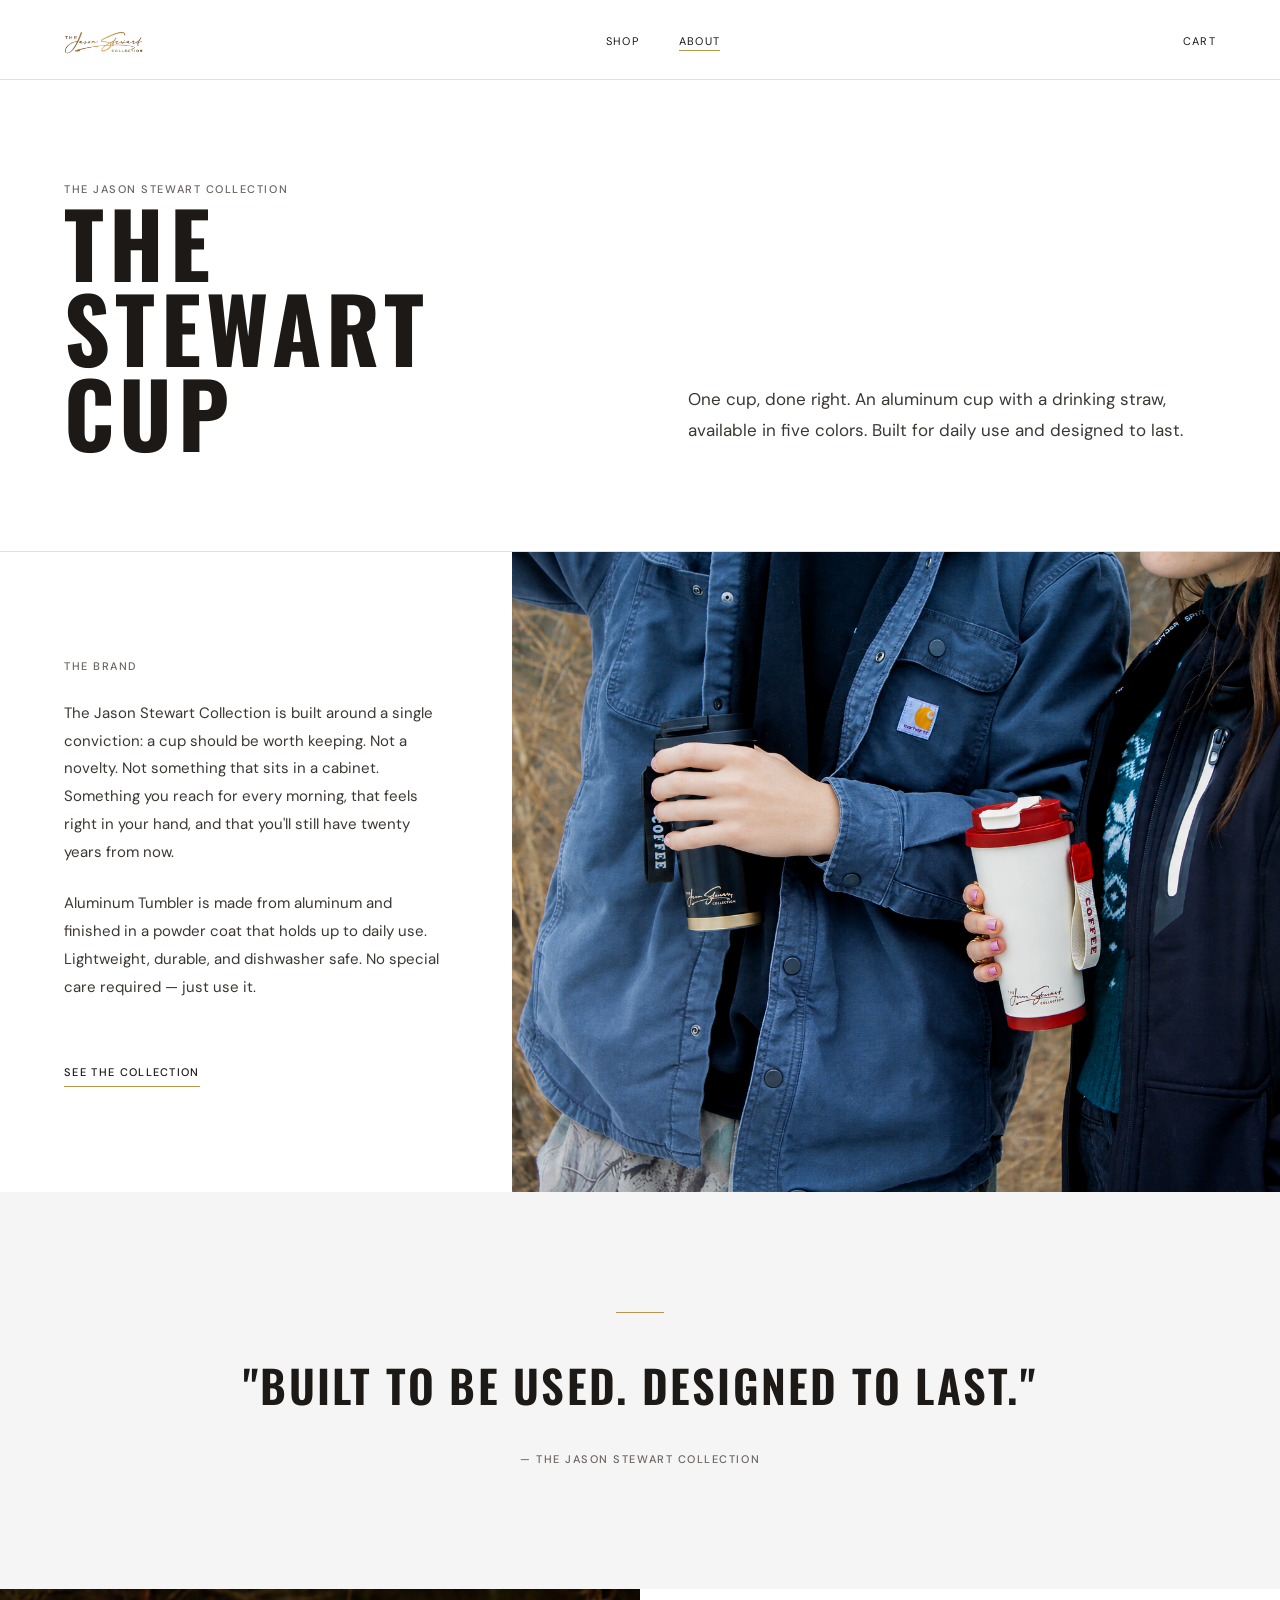
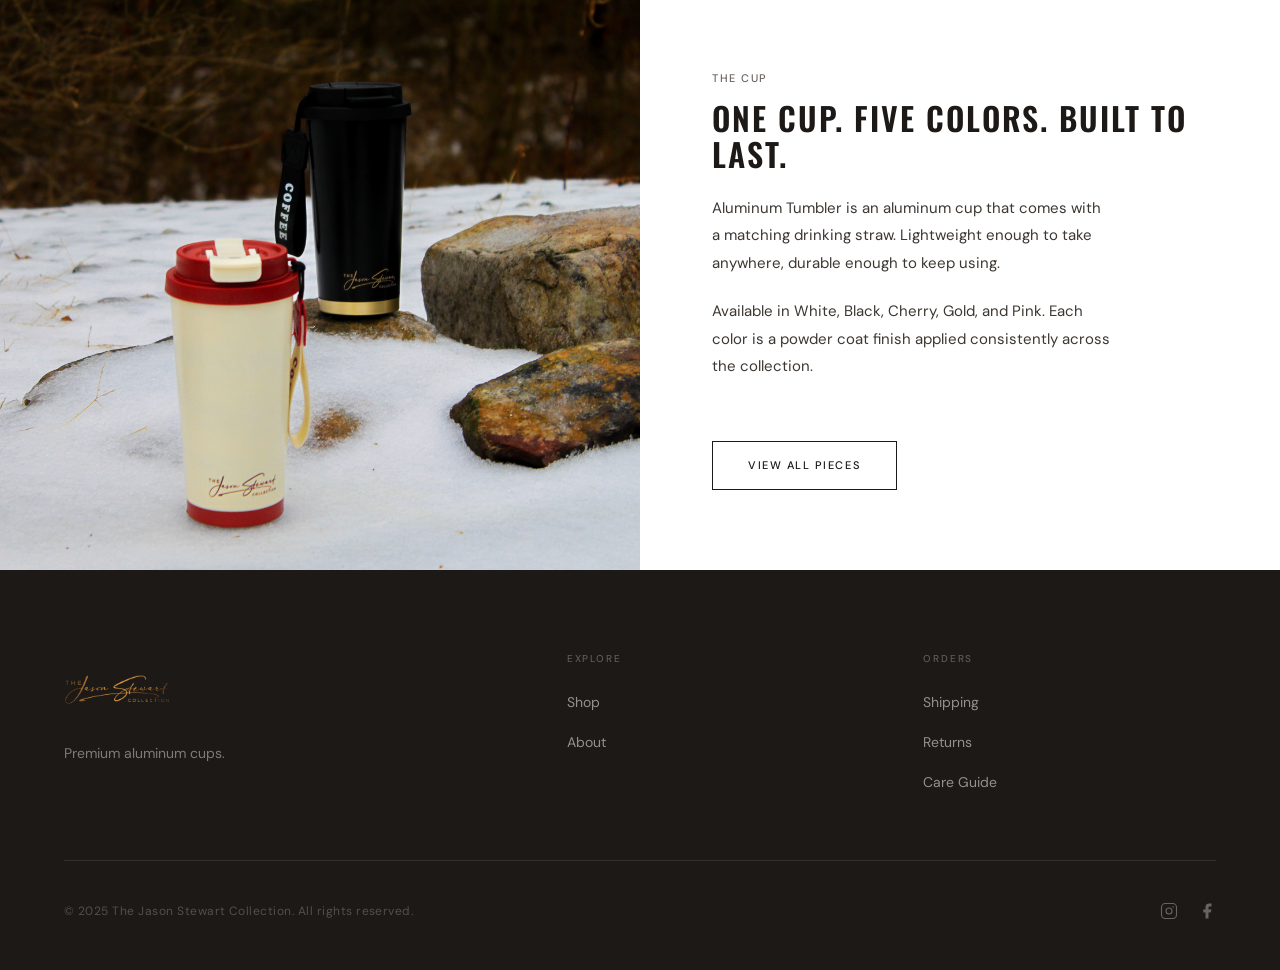
==== commit 2f655d1d: "Add Instagram and Facebook social icons to footer Co-Authored-By: Claude Sonnet 4.6 <noreply@anthrop" ====
--- a/about.html
+++ b/about.html
@@ -304,7 +304,7 @@
           <span class="cart-subtotal-amount f-display" id="cart-total">—</span>
         </div>
         <p class="cart-note">Complimentary shipping on all orders. Gift packaging available at checkout.</p>
-        <a href="https://buy.stripe.com/aFaaEY8PUaJQ2iH4QOgYU00" id="checkout-link" class="btn btn-fill" style="width:100%; justify-content:center; text-decoration:none;">Proceed to Checkout</a>
+        <a href="shop.html" id="checkout-link" class="btn btn-fill" style="width:100%; justify-content:center; text-decoration:none;">Proceed to Checkout</a>
       </div>
     </aside>
   </div>
@@ -425,6 +425,14 @@
     </div>
     <div class="footer-bottom">
       <p class="footer-copy">&copy; 2025 The Jason Stewart Collection. All rights reserved.</p>
+      <div class="social-links">
+        <a href="https://www.instagram.com/thejasonstewartcollection/" class="social-link" aria-label="Instagram" target="_blank" rel="noopener noreferrer">
+          <svg width="18" height="18" viewBox="0 0 24 24" fill="none" stroke="currentColor" stroke-width="1.5" stroke-linecap="round" stroke-linejoin="round" aria-hidden="true"><rect x="2" y="2" width="20" height="20" rx="5"/><circle cx="12" cy="12" r="4"/><circle cx="17.5" cy="6.5" r="1" fill="currentColor" stroke="none"/></svg>
+        </a>
+        <a href="https://www.facebook.com/profile.php?id=61577875621210" class="social-link" aria-label="Facebook" target="_blank" rel="noopener noreferrer">
+          <svg width="18" height="18" viewBox="0 0 24 24" fill="currentColor" aria-hidden="true"><path d="M18 2h-3a5 5 0 0 0-5 5v3H7v4h3v8h4v-8h3l1-4h-4V7a1 1 0 0 1 1-1h3z"/></svg>
+        </a>
+      </div>
     </div>
   </footer>
 
--- a/styles.css
+++ b/styles.css
@@ -463,6 +463,16 @@
   color: rgba(247,243,236,0.25);
   letter-spacing: 0.04em;
 }
+.social-links { display: flex; gap: 20px; align-items: center; }
+.social-link {
+  display: flex;
+  align-items: center;
+  justify-content: center;
+  color: rgba(247,243,236,0.35);
+  transition: color 300ms var(--ease);
+}
+.social-link:hover { color: var(--ivory); }
+.social-link:focus-visible { outline: 2px solid var(--champagne); outline-offset: 3px; border-radius: 2px; }
 
 /* ─── Scroll Reveal ──────────────────────────────────────────── */
 .reveal {
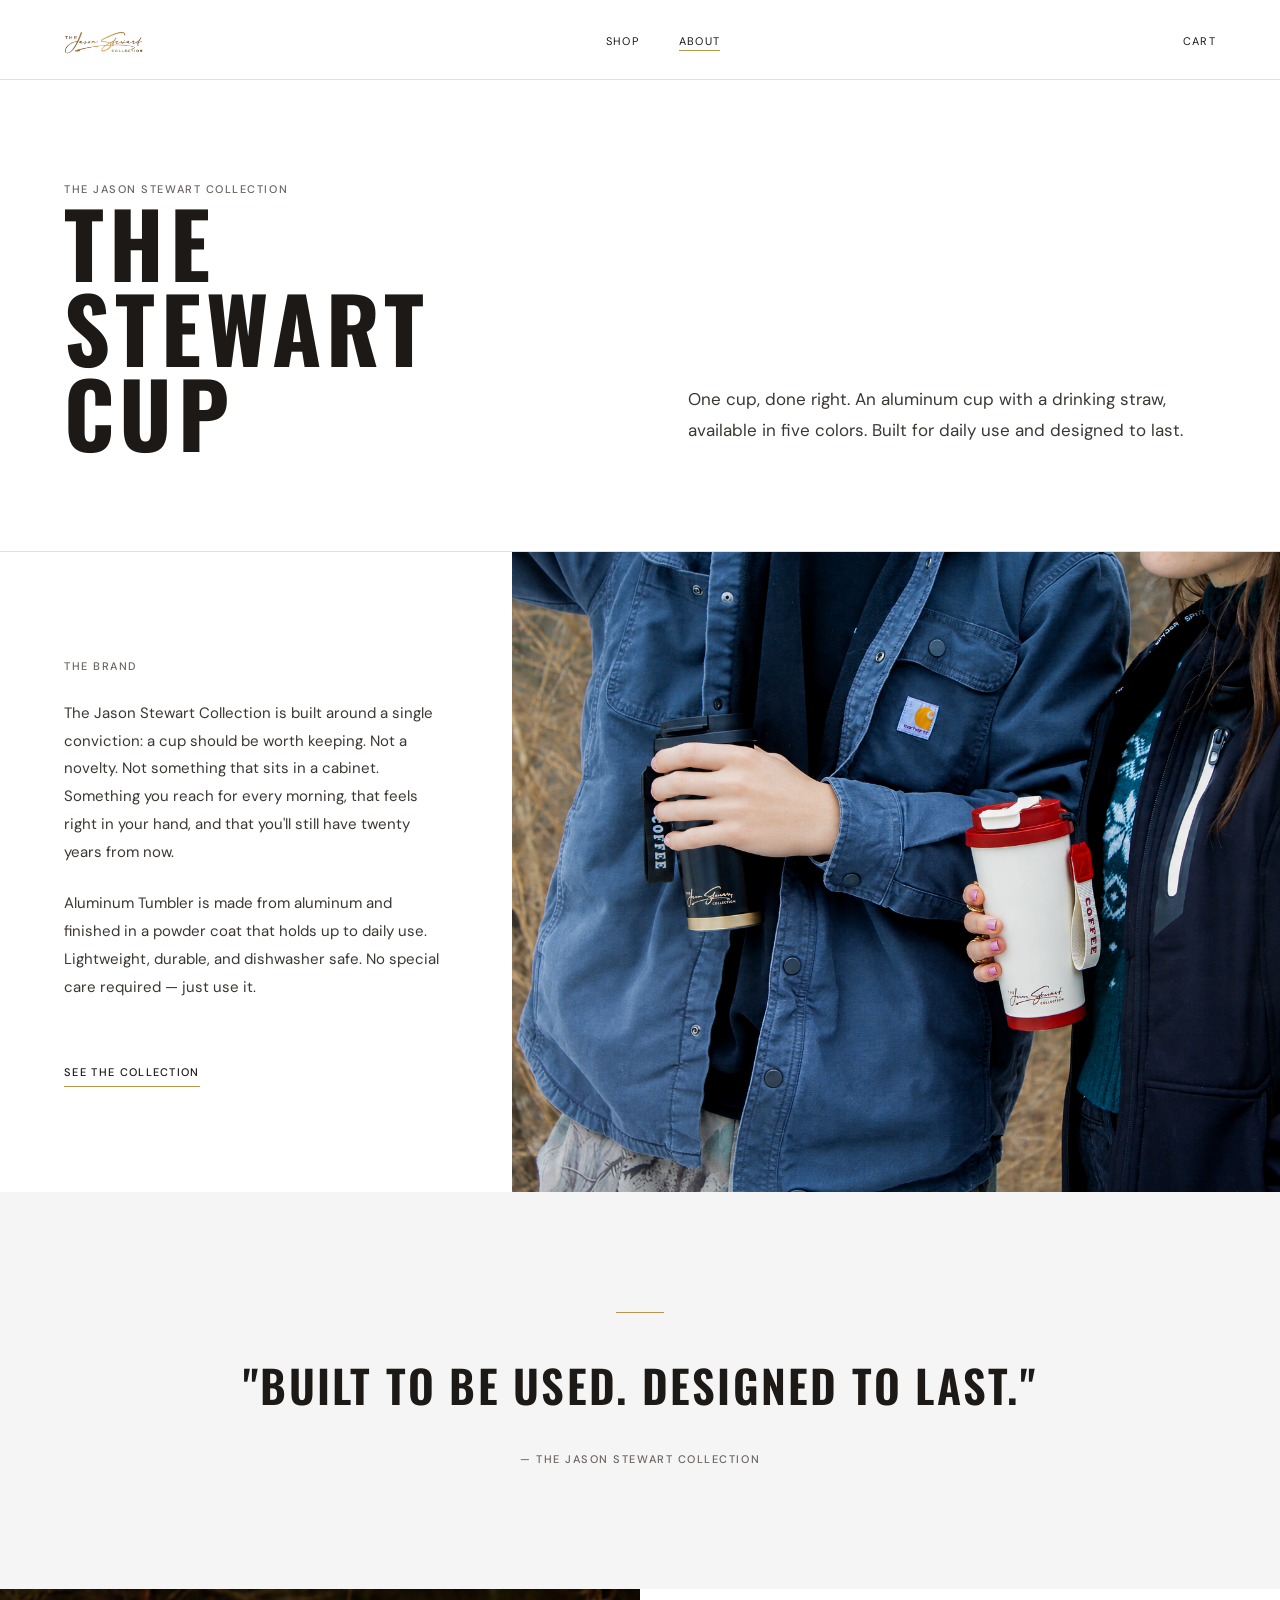
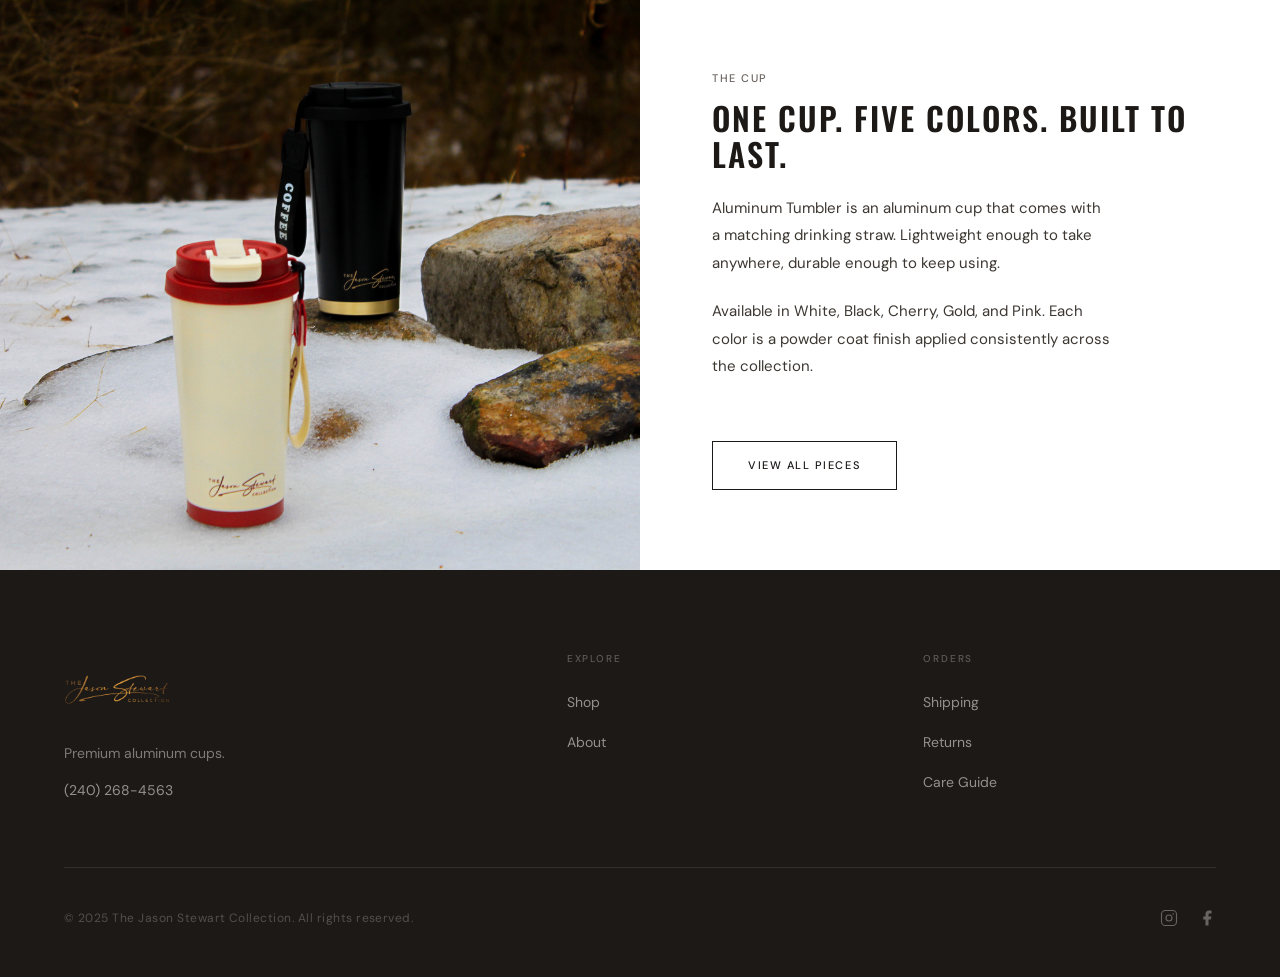
==== commit 955dcf4e: "Add phone number (240) 268-4563 to footer and contact sections Co-Authored-By: Claude Sonnet 4.6 <no" ====
--- a/about.html
+++ b/about.html
@@ -406,6 +406,7 @@
       <div>
         <img src="black-cropped.png" alt="The Jason Stewart Collection" style="height:72px; width:auto; display:block; margin-bottom:12px;" />
         <p class="footer-tagline">Premium aluminum cups.</p>
+        <a href="tel:+12402684563" class="footer-link" style="font-size:0.875rem; margin-top:12px; display:block;">(240) 268-4563</a>
       </div>
       <div>
         <span class="footer-col-title">Explore</span>
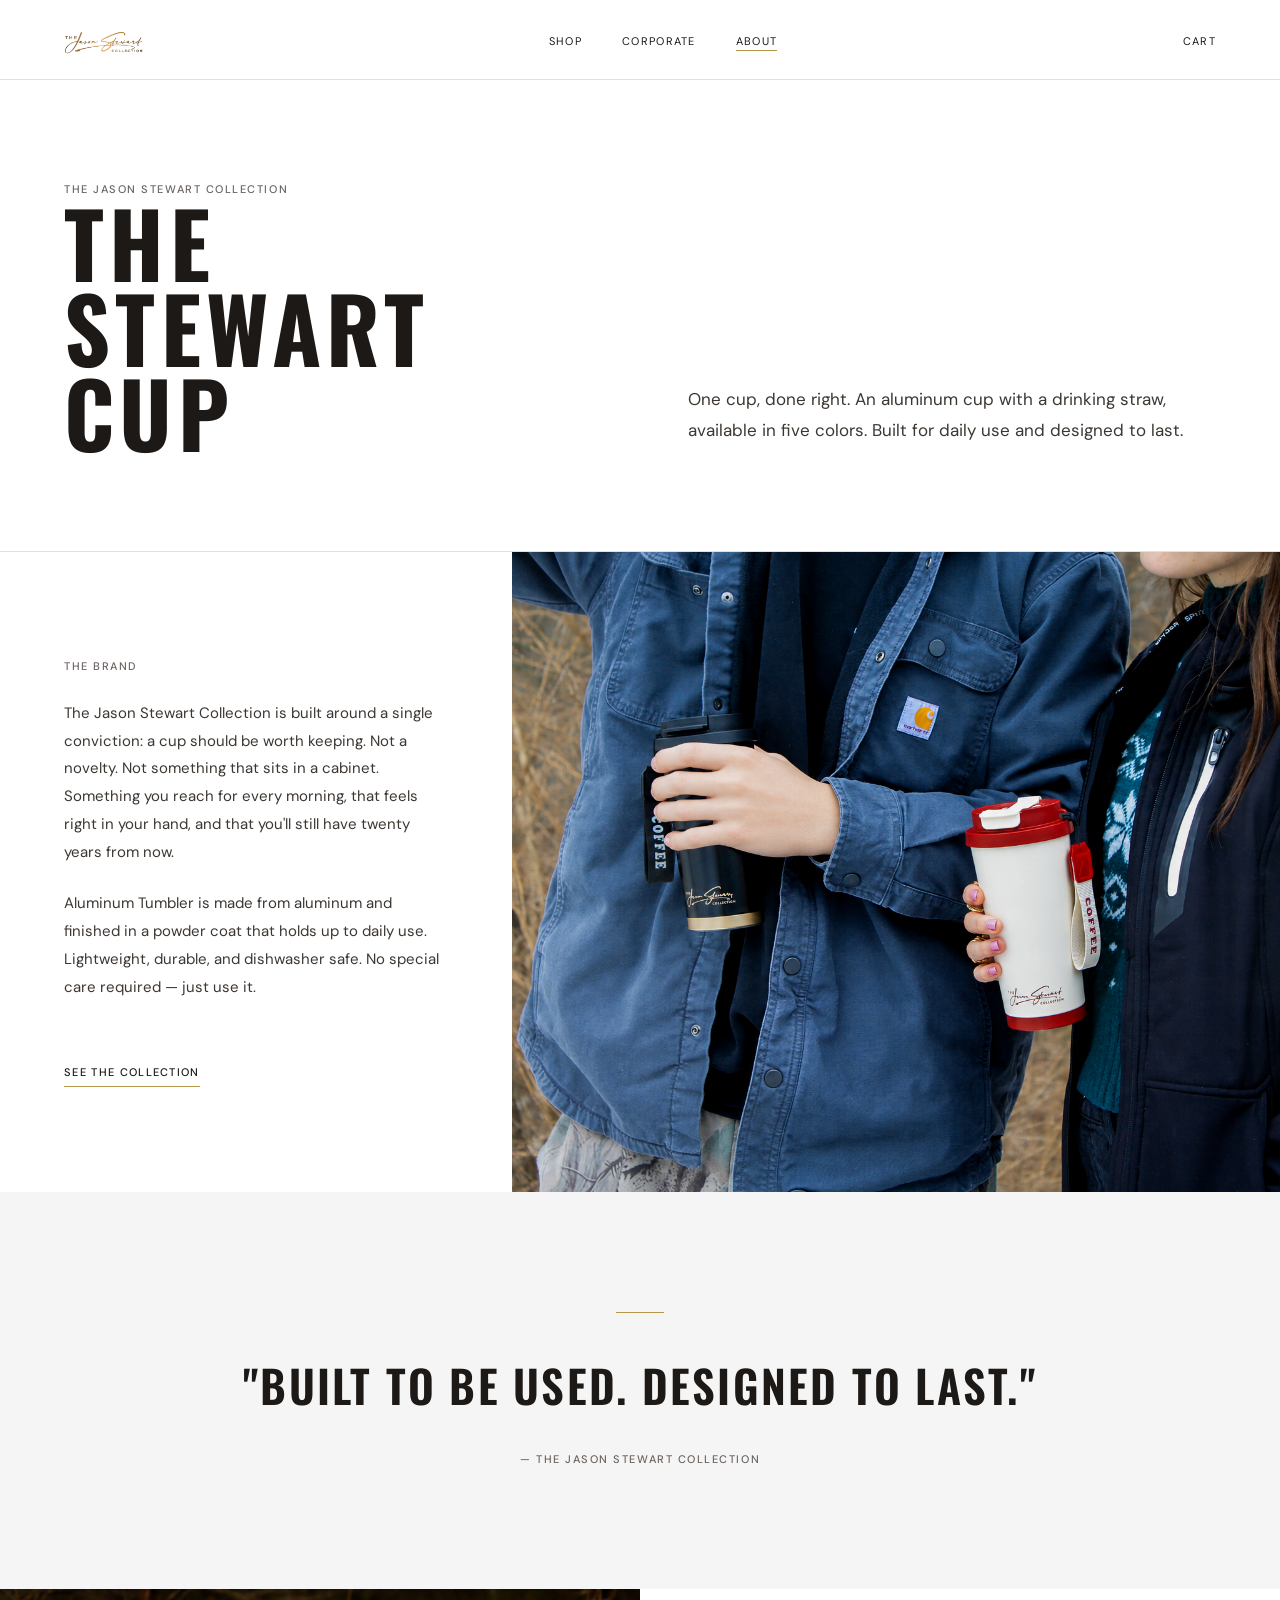
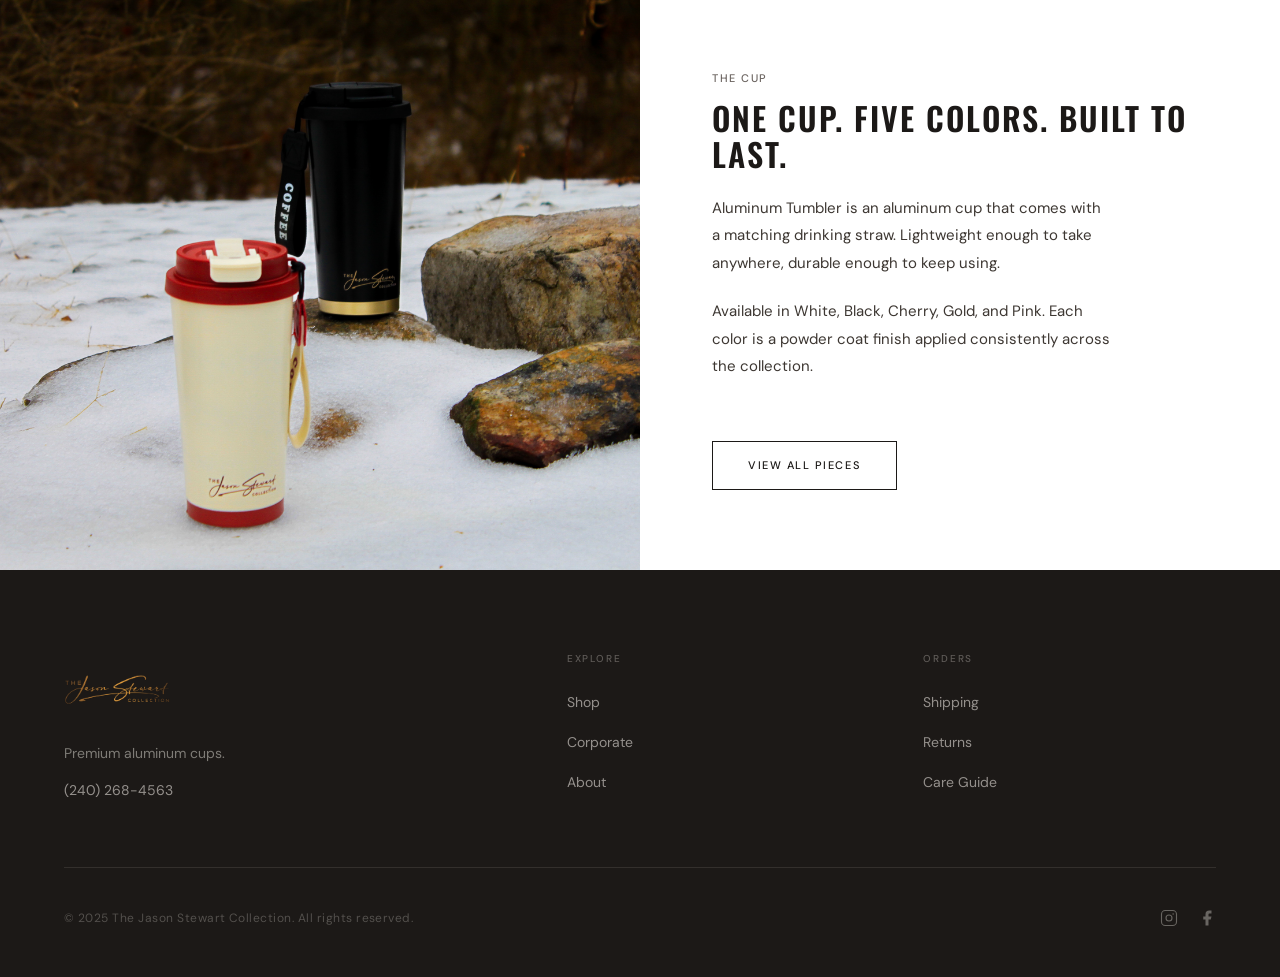
==== commit 6b935fde: "Add Corporate and Bulk Orders page with quote form Co-Authored-By: Claude Sonnet 4.6 <noreply@anthro" ====
--- a/about.html
+++ b/about.html
@@ -315,8 +315,9 @@
       <img src="black-cropped.png" alt="The Jason Stewart Collection" style="height:54px; width:auto; display:block;" />
     </a>
     <ul class="nav-links" role="list">
-      <li><a href="shop.html"  class="nav-link">Shop</a></li>
-      <li><a href="about.html" class="nav-link active">About</a></li>
+      <li><a href="shop.html"      class="nav-link">Shop</a></li>
+      <li><a href="corporate.html" class="nav-link">Corporate</a></li>
+      <li><a href="about.html"     class="nav-link active">About</a></li>
     </ul>
     <div class="nav-actions">
       <div class="nav-cart-wrap">
@@ -411,8 +412,9 @@
       <div>
         <span class="footer-col-title">Explore</span>
         <ul class="footer-links">
-          <li><a href="shop.html"  class="footer-link">Shop</a></li>
-          <li><a href="about.html" class="footer-link">About</a></li>
+          <li><a href="shop.html"      class="footer-link">Shop</a></li>
+          <li><a href="corporate.html" class="footer-link">Corporate</a></li>
+          <li><a href="about.html"     class="footer-link">About</a></li>
         </ul>
       </div>
       <div>
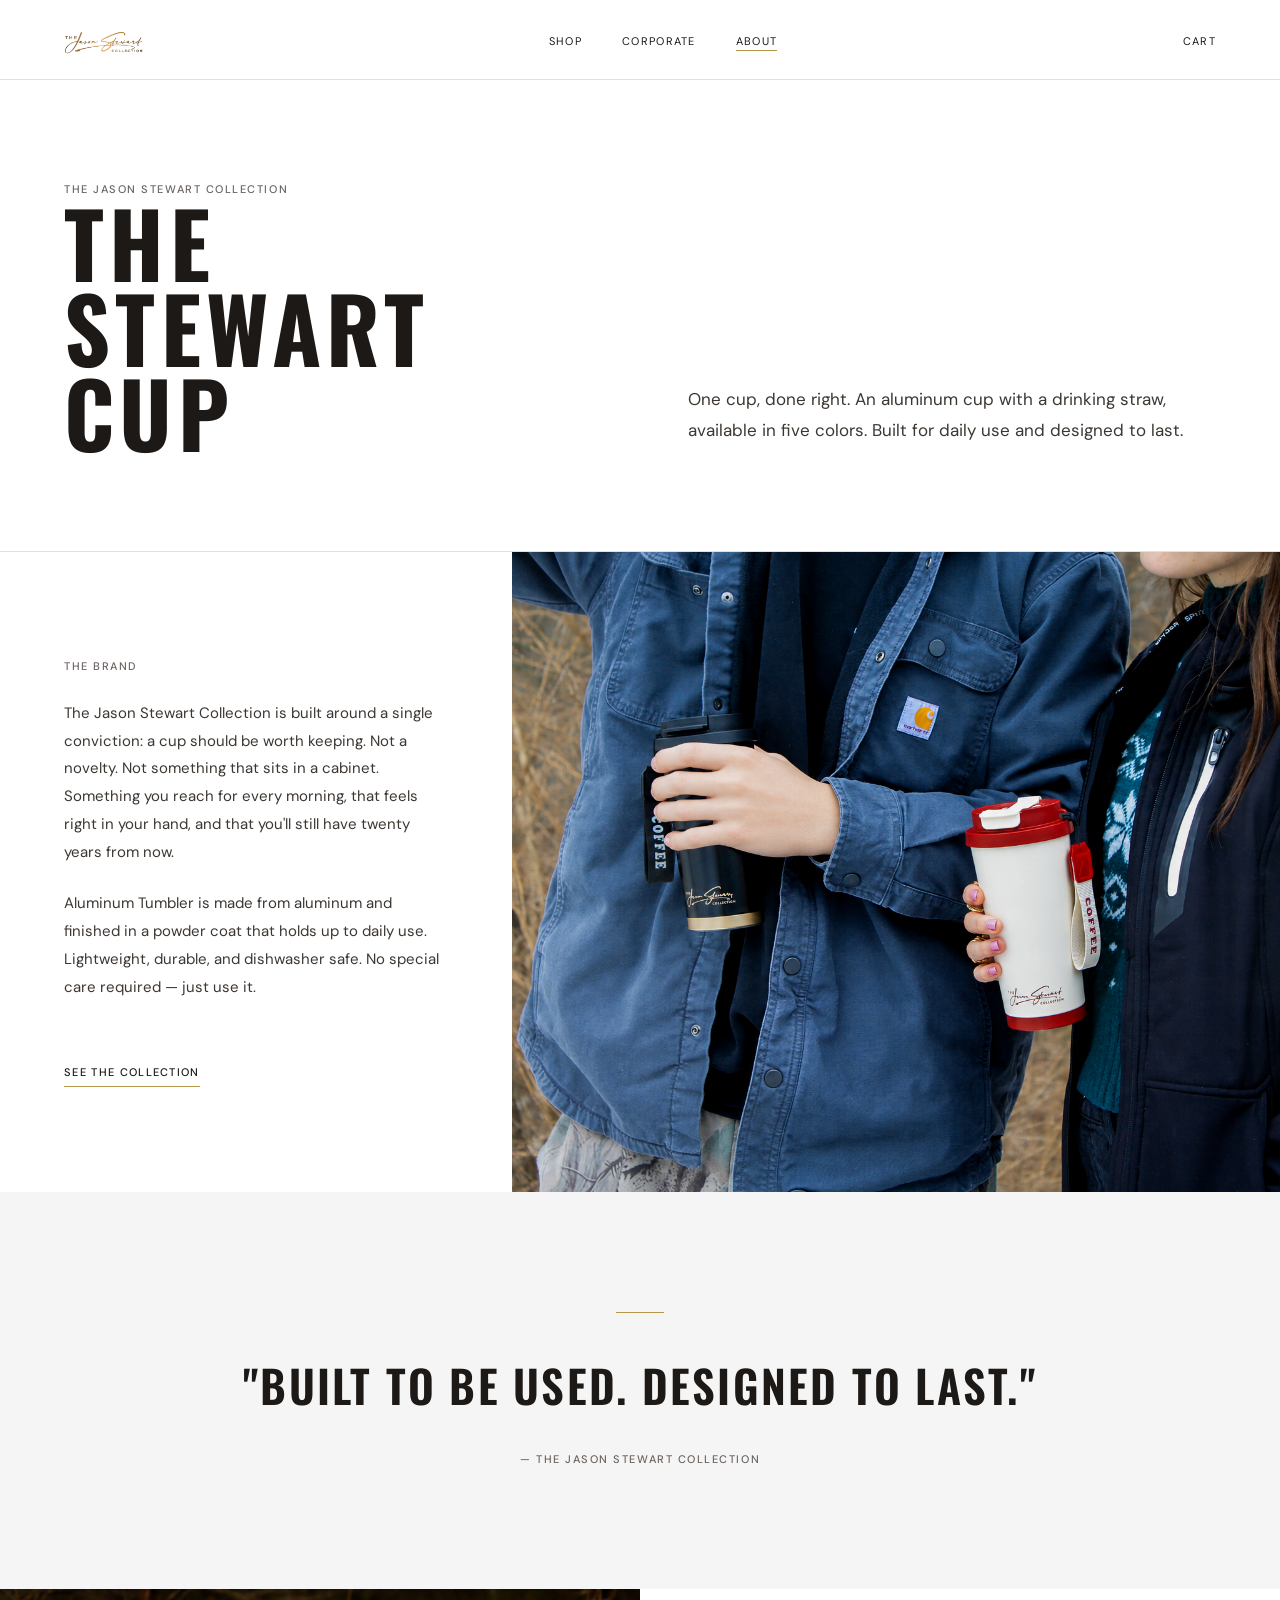
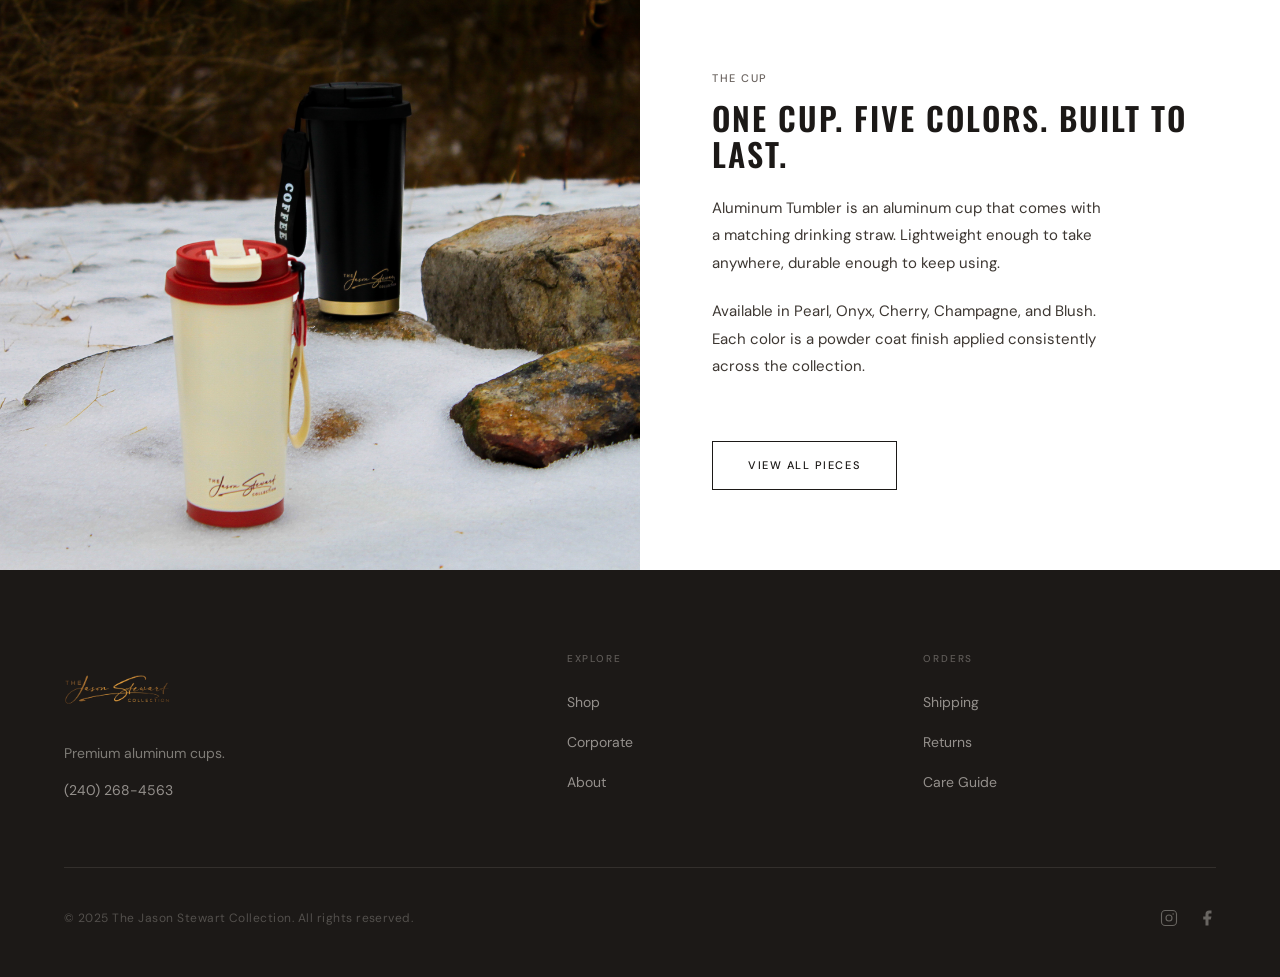
==== commit 76c50ef8: "Implement client conversion-funnel spec: homepage, bundles, branding, corporate funnel, analytics Ho" ====
--- a/about.html
+++ b/about.html
@@ -8,6 +8,7 @@
   <link rel="preconnect" href="https://fonts.googleapis.com" />
   <link rel="preconnect" href="https://fonts.gstatic.com" crossorigin />
   <link rel="stylesheet" href="styles.css" />
+  <script src="analytics.js"></script>
   <style>
     /* ── About hero ────────────────────────────────────────── */
     .about-hero {
@@ -390,7 +391,7 @@
           Aluminum Tumbler is an aluminum cup that comes with a matching drinking straw. Lightweight enough to take anywhere, durable enough to keep using.
         </p>
         <p class="story-body-para">
-          Available in White, Black, Cherry, Gold, and Pink. Each color is a powder coat finish applied consistently across the collection.
+          Available in Pearl, Onyx, Cherry, Champagne, and Blush. Each color is a powder coat finish applied consistently across the collection.
         </p>
         <div style="margin-top:40px;">
           <a href="shop.html" class="btn btn-outline">View all pieces</a>
--- a/styles.css
+++ b/styles.css
@@ -184,8 +184,10 @@
 .btn-outline:hover { background: var(--charcoal); color: var(--ivory); }
 
 .btn-outline-light {
+  background: transparent;
   color: var(--ivory);
-  border-color: rgba(247,243,236,0.45);
+  padding: 14px 35px;
+  border: 1px solid rgba(247,243,236,0.45);
 }
 .btn-outline-light:hover {
   background: var(--ivory);
